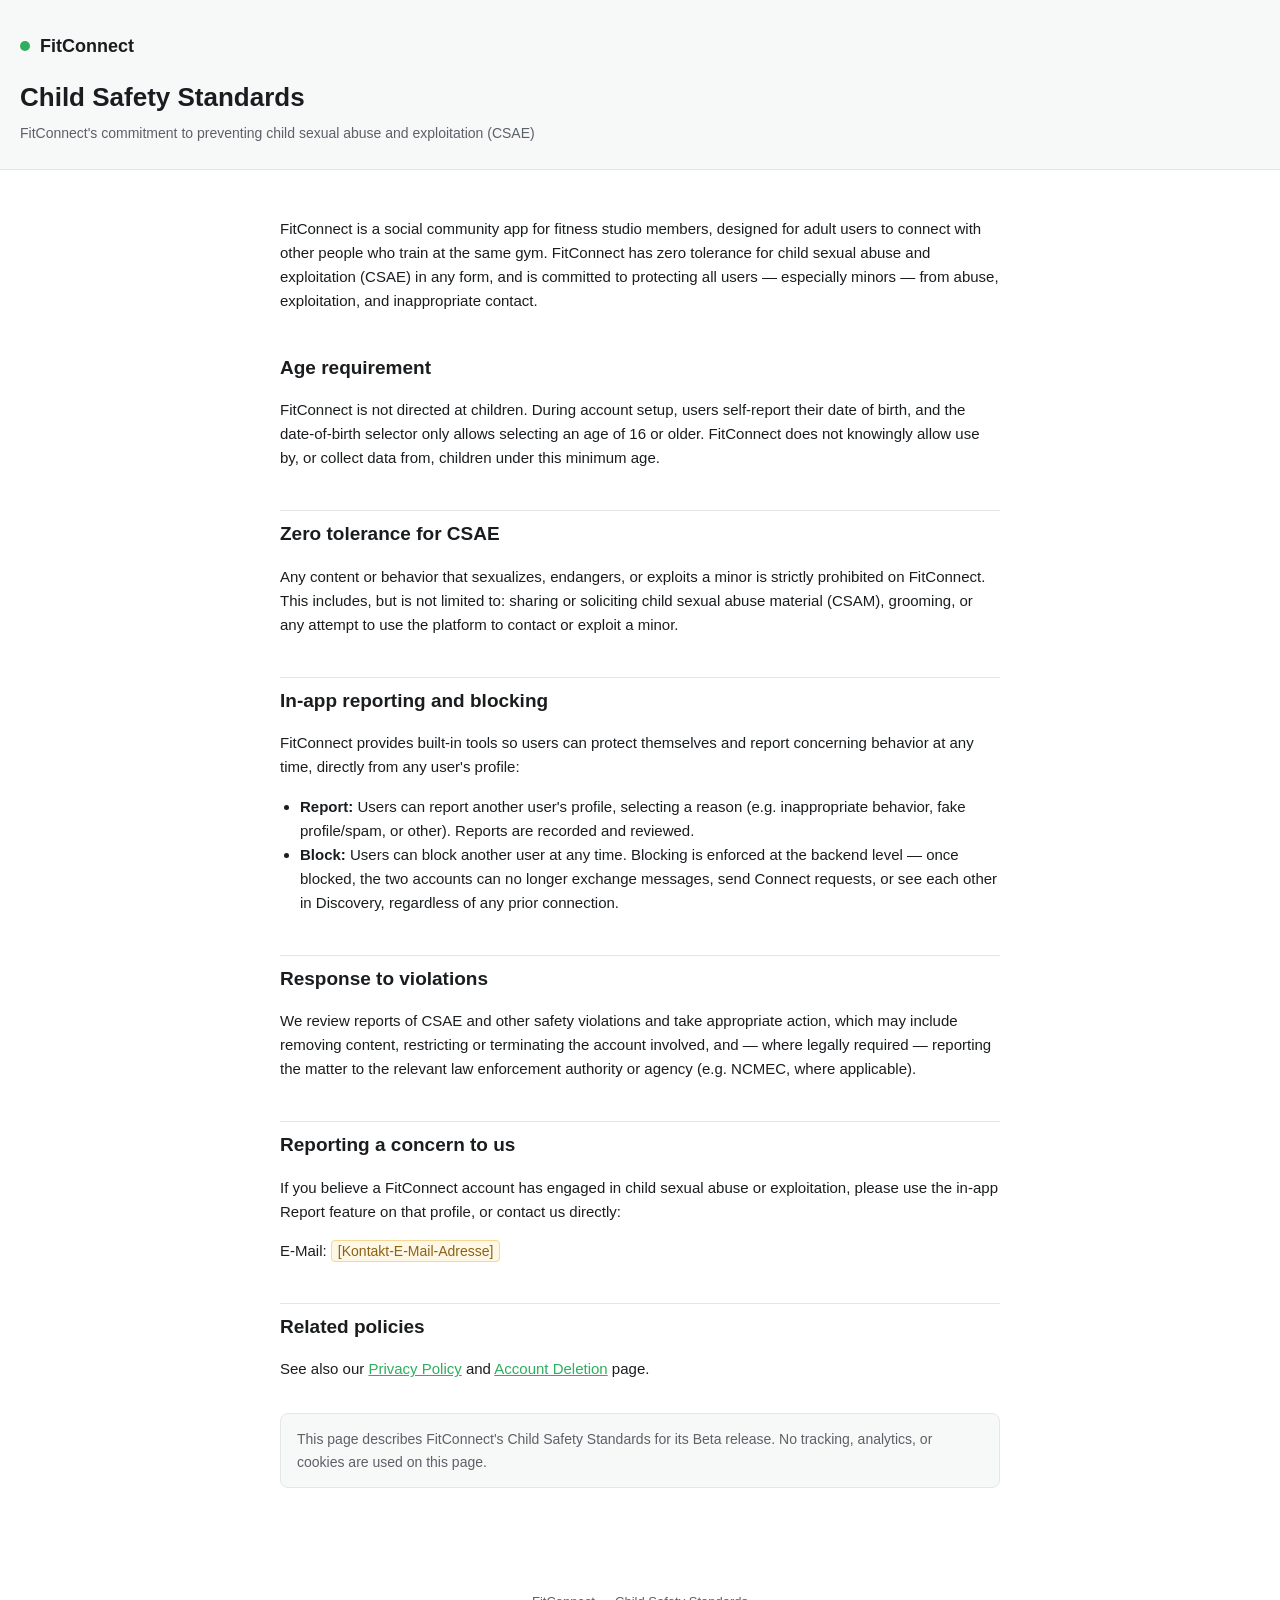
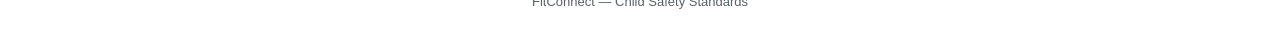
==== child-safety/index.html @ 2e1b8f58 "Add Child Safety Standards page; link it and delete-account from landing page" ====
<!doctype html>
<html lang="en">
<head>
<meta charset="utf-8">
<meta name="viewport" content="width=device-width, initial-scale=1">
<title>FitConnect – Child Safety Standards</title>
<style>
  :root {
    --brand: #2FAE60;
    --text: #1A1D1F;
    --text-secondary: #5B6168;
    --border: #E4E7EA;
    --bg: #FFFFFF;
    --bg-soft: #F7F9F8;
  }
  * { box-sizing: border-box; }
  body {
    margin: 0;
    background: var(--bg);
    color: var(--text);
    font-family: -apple-system, BlinkMacSystemFont, "Segoe UI", Roboto, Helvetica, Arial, sans-serif;
    line-height: 1.6;
  }
  header {
    padding: 32px 20px 24px;
    border-bottom: 1px solid var(--border);
    background: var(--bg-soft);
  }
  header .brand {
    display: flex;
    align-items: center;
    gap: 10px;
    font-weight: 700;
    font-size: 18px;
    color: var(--text);
  }
  header .brand .dot {
    width: 10px;
    height: 10px;
    border-radius: 50%;
    background: var(--brand);
    flex: none;
  }
  header h1 { margin: 16px 0 4px; font-size: 26px; }
  header .meta { color: var(--text-secondary); font-size: 14px; }
  main { max-width: 760px; margin: 0 auto; padding: 32px 20px 80px; }
  h2 {
    font-size: 19px;
    margin-top: 40px;
    margin-bottom: 10px;
    padding-top: 8px;
    border-top: 1px solid var(--border);
  }
  h2:first-of-type { border-top: none; padding-top: 0; }
  p, li { font-size: 15px; color: var(--text); }
  ul { padding-left: 20px; }
  .placeholder {
    background: #FFF7E6;
    border: 1px solid #F3D98B;
    color: #8A6214;
    padding: 2px 6px;
    border-radius: 4px;
    font-size: 14px;
  }
  .note {
    background: var(--bg-soft);
    border: 1px solid var(--border);
    border-radius: 8px;
    padding: 14px 16px;
    font-size: 14px;
    color: var(--text-secondary);
    margin-top: 32px;
  }
  footer { text-align: center; color: var(--text-secondary); font-size: 13px; padding: 24px 20px 40px; }
  a { color: var(--brand); }
</style>
</head>
<body>
<header>
  <div class="brand"><span class="dot"></span> FitConnect</div>
  <h1>Child Safety Standards</h1>
  <div class="meta">FitConnect's commitment to preventing child sexual abuse and exploitation (CSAE)</div>
</header>

<main>

<p>FitConnect is a social community app for fitness studio members, designed for adult users to connect with other people who train at the same gym. FitConnect has zero tolerance for child sexual abuse and exploitation (CSAE) in any form, and is committed to protecting all users — especially minors — from abuse, exploitation, and inappropriate contact.</p>

<h2>Age requirement</h2>
<p>FitConnect is not directed at children. During account setup, users self-report their date of birth, and the date-of-birth selector only allows selecting an age of 16 or older. FitConnect does not knowingly allow use by, or collect data from, children under this minimum age.</p>

<h2>Zero tolerance for CSAE</h2>
<p>Any content or behavior that sexualizes, endangers, or exploits a minor is strictly prohibited on FitConnect. This includes, but is not limited to: sharing or soliciting child sexual abuse material (CSAM), grooming, or any attempt to use the platform to contact or exploit a minor.</p>

<h2>In-app reporting and blocking</h2>
<p>FitConnect provides built-in tools so users can protect themselves and report concerning behavior at any time, directly from any user's profile:</p>
<ul>
  <li><strong>Report:</strong> Users can report another user's profile, selecting a reason (e.g. inappropriate behavior, fake profile/spam, or other). Reports are recorded and reviewed.</li>
  <li><strong>Block:</strong> Users can block another user at any time. Blocking is enforced at the backend level — once blocked, the two accounts can no longer exchange messages, send Connect requests, or see each other in Discovery, regardless of any prior connection.</li>
</ul>

<h2>Response to violations</h2>
<p>We review reports of CSAE and other safety violations and take appropriate action, which may include removing content, restricting or terminating the account involved, and — where legally required — reporting the matter to the relevant law enforcement authority or agency (e.g. NCMEC, where applicable).</p>

<h2>Reporting a concern to us</h2>
<p>If you believe a FitConnect account has engaged in child sexual abuse or exploitation, please use the in-app Report feature on that profile, or contact us directly:</p>
<p>E-Mail: <span class="placeholder">[Kontakt-E-Mail-Adresse]</span></p>

<h2>Related policies</h2>
<p>See also our <a href="../privacy/">Privacy Policy</a> and <a href="../delete-account/">Account Deletion</a> page.</p>

<div class="note">
  This page describes FitConnect's Child Safety Standards for its Beta release. No tracking, analytics, or cookies are used on this page.
</div>

</main>

<footer>
  FitConnect — Child Safety Standards
</footer>
</body>
</html>
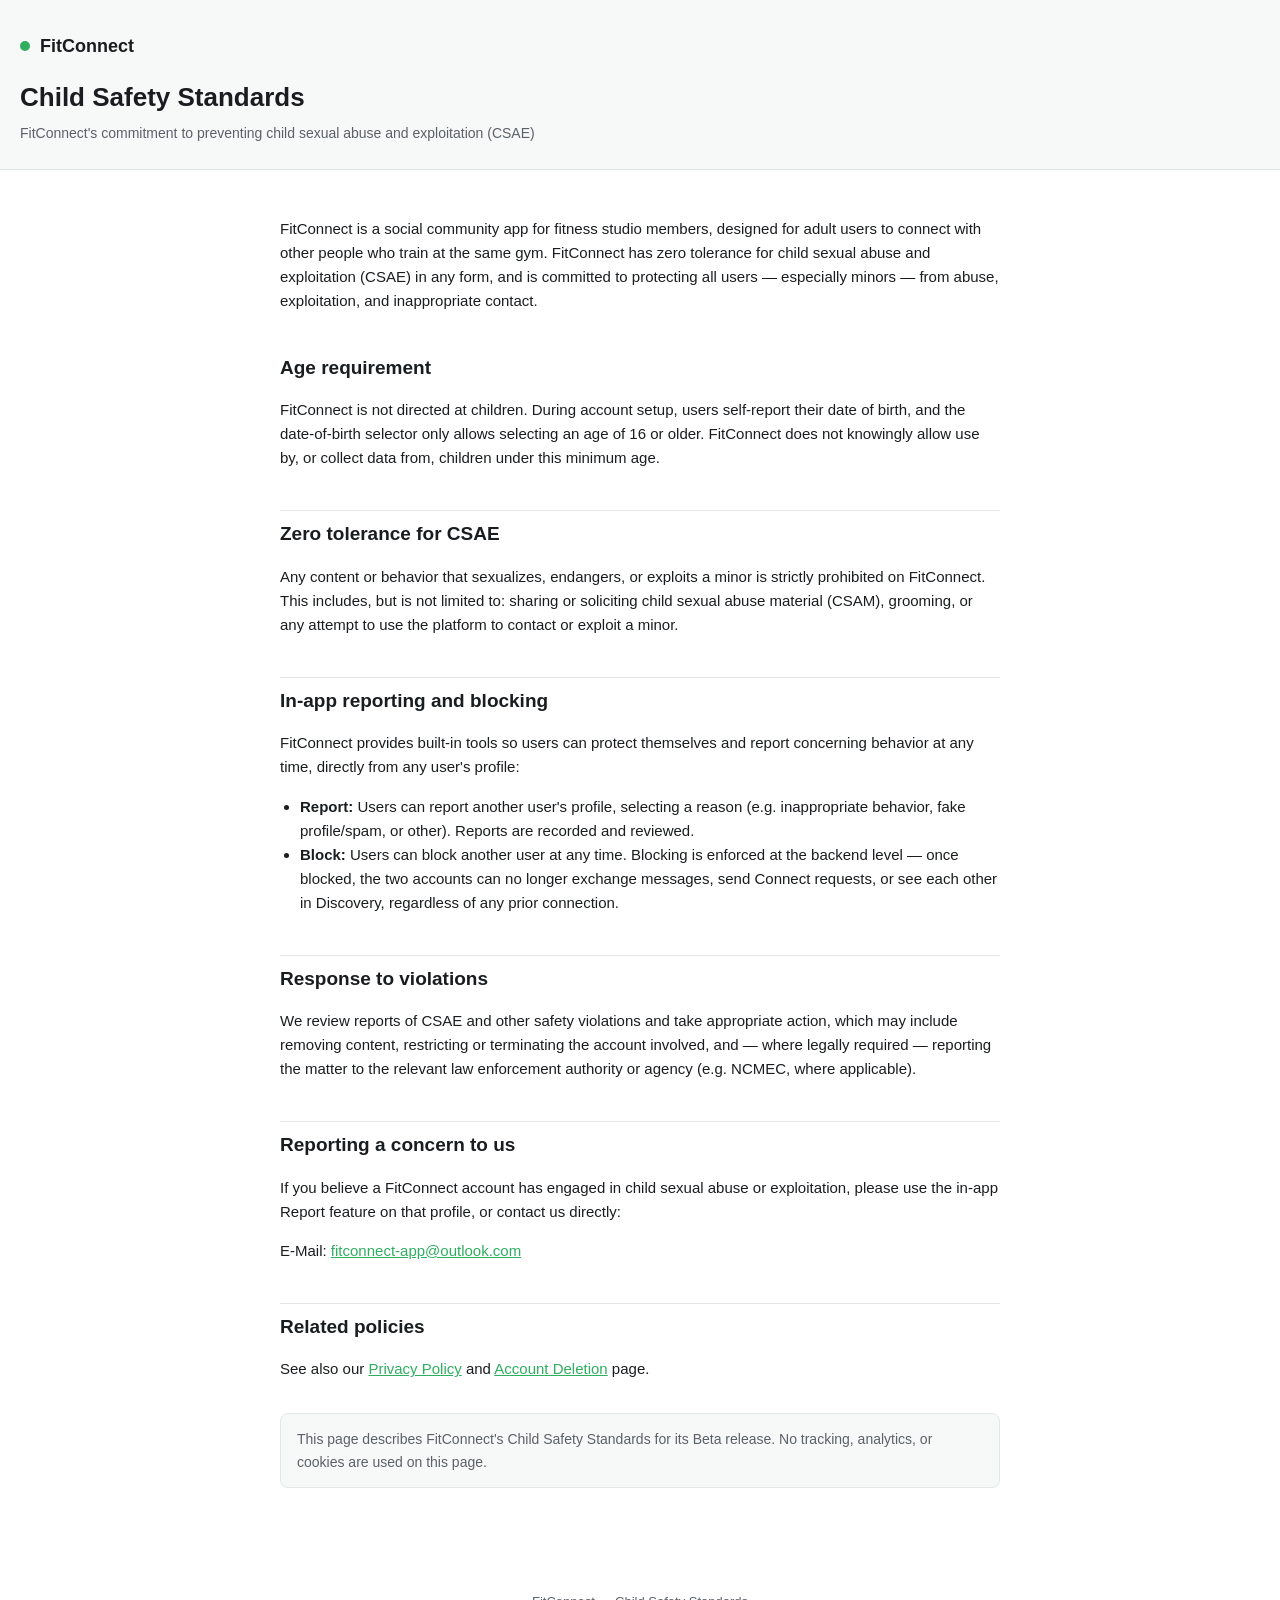
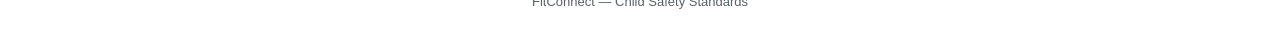
==== commit 661725b9: "Set contact email on privacy policy and child safety page" ====
--- a/child-safety/index.html
+++ b/child-safety/index.html
@@ -104,7 +104,7 @@
 
 <h2>Reporting a concern to us</h2>
 <p>If you believe a FitConnect account has engaged in child sexual abuse or exploitation, please use the in-app Report feature on that profile, or contact us directly:</p>
-<p>E-Mail: <span class="placeholder">[Kontakt-E-Mail-Adresse]</span></p>
+<p>E-Mail: <a href="mailto:fitconnect-app@outlook.com">fitconnect-app@outlook.com</a></p>
 
 <h2>Related policies</h2>
 <p>See also our <a href="../privacy/">Privacy Policy</a> and <a href="../delete-account/">Account Deletion</a> page.</p>
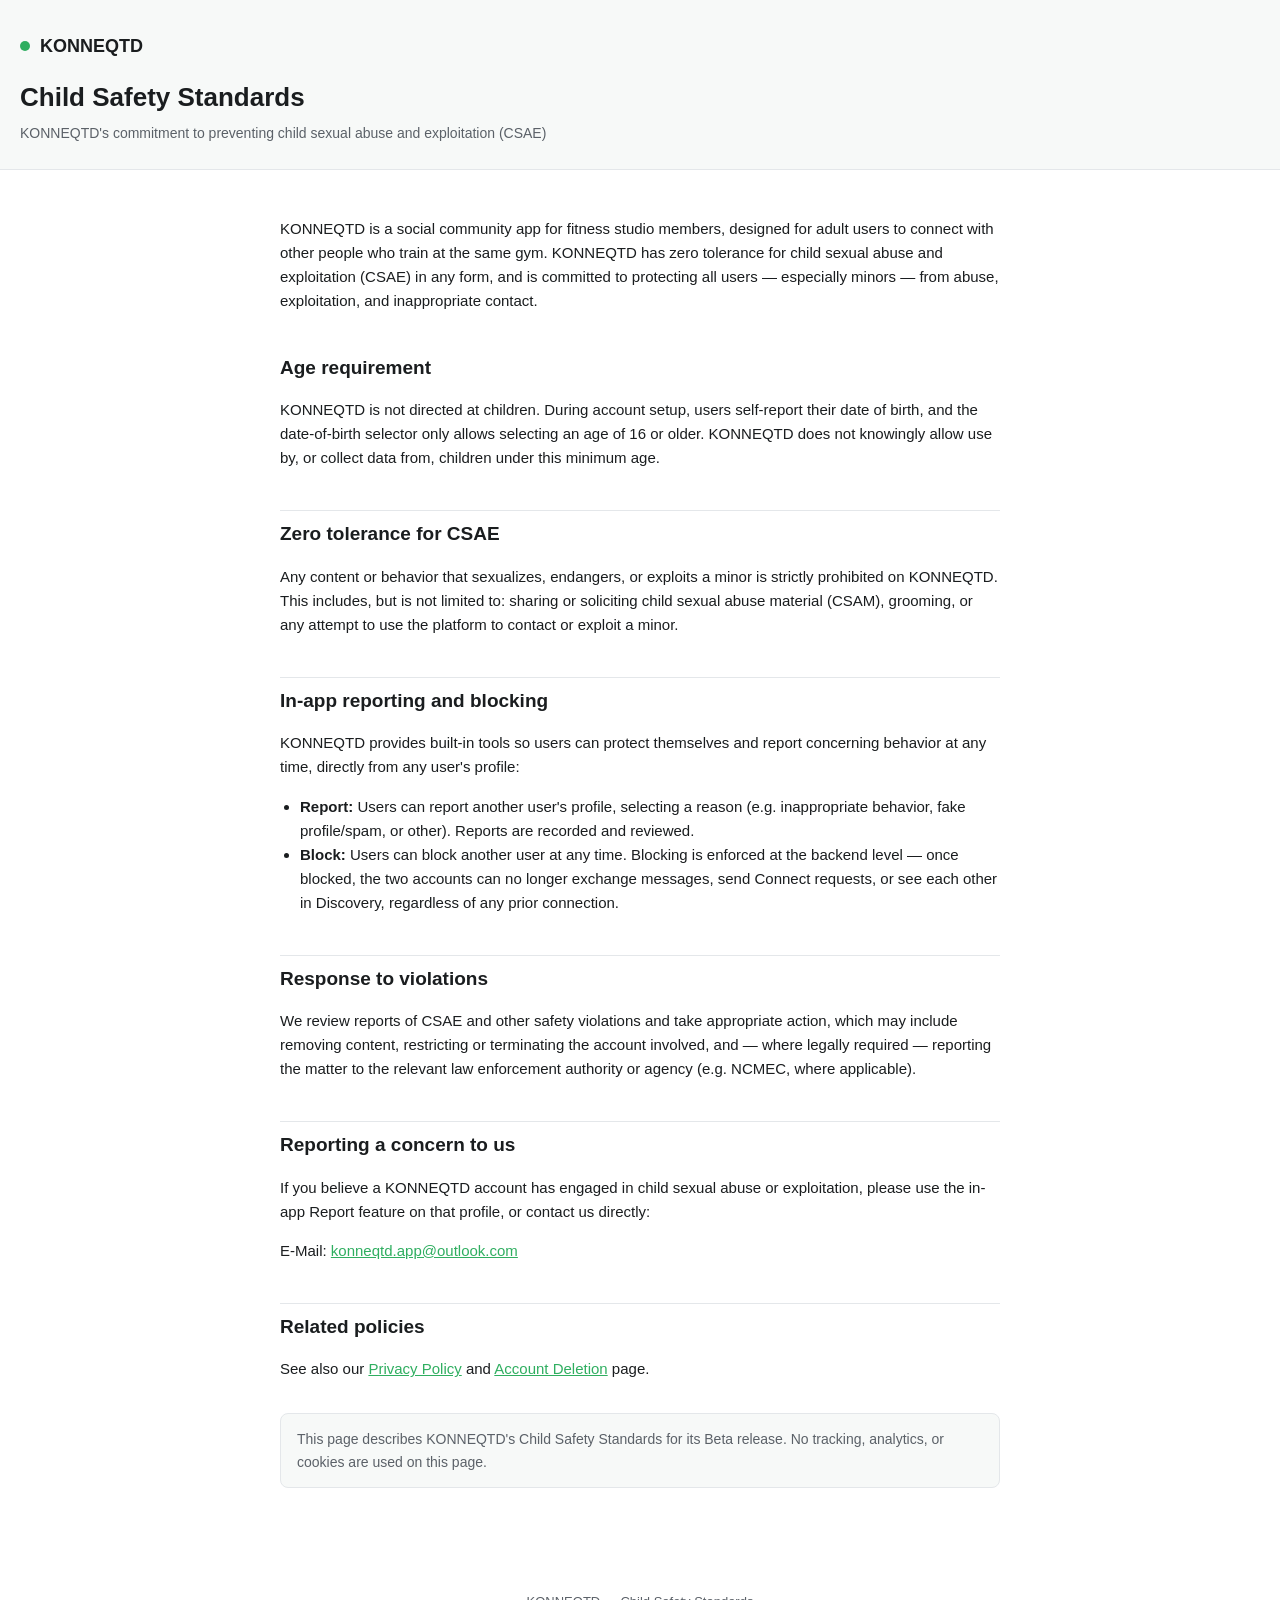
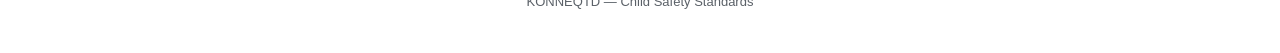
==== commit a235d29d: "Publish KONNEQTD website on konneqtd.com - Landing page at / (replaces the former legal overview pag" ====
--- a/child-safety/index.html
+++ b/child-safety/index.html
@@ -3,7 +3,9 @@
 <head>
 <meta charset="utf-8">
 <meta name="viewport" content="width=device-width, initial-scale=1">
-<title>FitConnect – Child Safety Standards</title>
+<link rel="canonical" href="https://konneqtd.com/child-safety/">
+<link rel="icon" type="image/png" sizes="32x32" href="/favicon-32.png">
+<title>KONNEQTD – Child Safety Standards</title>
 <style>
   :root {
     --brand: #2FAE60;
@@ -77,23 +79,23 @@
 </head>
 <body>
 <header>
-  <div class="brand"><span class="dot"></span> FitConnect</div>
+  <div class="brand"><span class="dot"></span> KONNEQTD</div>
   <h1>Child Safety Standards</h1>
-  <div class="meta">FitConnect's commitment to preventing child sexual abuse and exploitation (CSAE)</div>
+  <div class="meta">KONNEQTD's commitment to preventing child sexual abuse and exploitation (CSAE)</div>
 </header>
 
 <main>
 
-<p>FitConnect is a social community app for fitness studio members, designed for adult users to connect with other people who train at the same gym. FitConnect has zero tolerance for child sexual abuse and exploitation (CSAE) in any form, and is committed to protecting all users — especially minors — from abuse, exploitation, and inappropriate contact.</p>
+<p>KONNEQTD is a social community app for fitness studio members, designed for adult users to connect with other people who train at the same gym. KONNEQTD has zero tolerance for child sexual abuse and exploitation (CSAE) in any form, and is committed to protecting all users — especially minors — from abuse, exploitation, and inappropriate contact.</p>
 
 <h2>Age requirement</h2>
-<p>FitConnect is not directed at children. During account setup, users self-report their date of birth, and the date-of-birth selector only allows selecting an age of 16 or older. FitConnect does not knowingly allow use by, or collect data from, children under this minimum age.</p>
+<p>KONNEQTD is not directed at children. During account setup, users self-report their date of birth, and the date-of-birth selector only allows selecting an age of 16 or older. KONNEQTD does not knowingly allow use by, or collect data from, children under this minimum age.</p>
 
 <h2>Zero tolerance for CSAE</h2>
-<p>Any content or behavior that sexualizes, endangers, or exploits a minor is strictly prohibited on FitConnect. This includes, but is not limited to: sharing or soliciting child sexual abuse material (CSAM), grooming, or any attempt to use the platform to contact or exploit a minor.</p>
+<p>Any content or behavior that sexualizes, endangers, or exploits a minor is strictly prohibited on KONNEQTD. This includes, but is not limited to: sharing or soliciting child sexual abuse material (CSAM), grooming, or any attempt to use the platform to contact or exploit a minor.</p>
 
 <h2>In-app reporting and blocking</h2>
-<p>FitConnect provides built-in tools so users can protect themselves and report concerning behavior at any time, directly from any user's profile:</p>
+<p>KONNEQTD provides built-in tools so users can protect themselves and report concerning behavior at any time, directly from any user's profile:</p>
 <ul>
   <li><strong>Report:</strong> Users can report another user's profile, selecting a reason (e.g. inappropriate behavior, fake profile/spam, or other). Reports are recorded and reviewed.</li>
   <li><strong>Block:</strong> Users can block another user at any time. Blocking is enforced at the backend level — once blocked, the two accounts can no longer exchange messages, send Connect requests, or see each other in Discovery, regardless of any prior connection.</li>
@@ -103,20 +105,20 @@
 <p>We review reports of CSAE and other safety violations and take appropriate action, which may include removing content, restricting or terminating the account involved, and — where legally required — reporting the matter to the relevant law enforcement authority or agency (e.g. NCMEC, where applicable).</p>
 
 <h2>Reporting a concern to us</h2>
-<p>If you believe a FitConnect account has engaged in child sexual abuse or exploitation, please use the in-app Report feature on that profile, or contact us directly:</p>
-<p>E-Mail: <a href="mailto:fitconnect-app@outlook.com">fitconnect-app@outlook.com</a></p>
+<p>If you believe a KONNEQTD account has engaged in child sexual abuse or exploitation, please use the in-app Report feature on that profile, or contact us directly:</p>
+<p>E-Mail: <a href="mailto:konneqtd.app@outlook.com">konneqtd.app@outlook.com</a></p>
 
 <h2>Related policies</h2>
 <p>See also our <a href="../privacy/">Privacy Policy</a> and <a href="../delete-account/">Account Deletion</a> page.</p>
 
 <div class="note">
-  This page describes FitConnect's Child Safety Standards for its Beta release. No tracking, analytics, or cookies are used on this page.
+  This page describes KONNEQTD's Child Safety Standards for its Beta release. No tracking, analytics, or cookies are used on this page.
 </div>
 
 </main>
 
 <footer>
-  FitConnect — Child Safety Standards
+  KONNEQTD — Child Safety Standards
 </footer>
 </body>
 </html>
